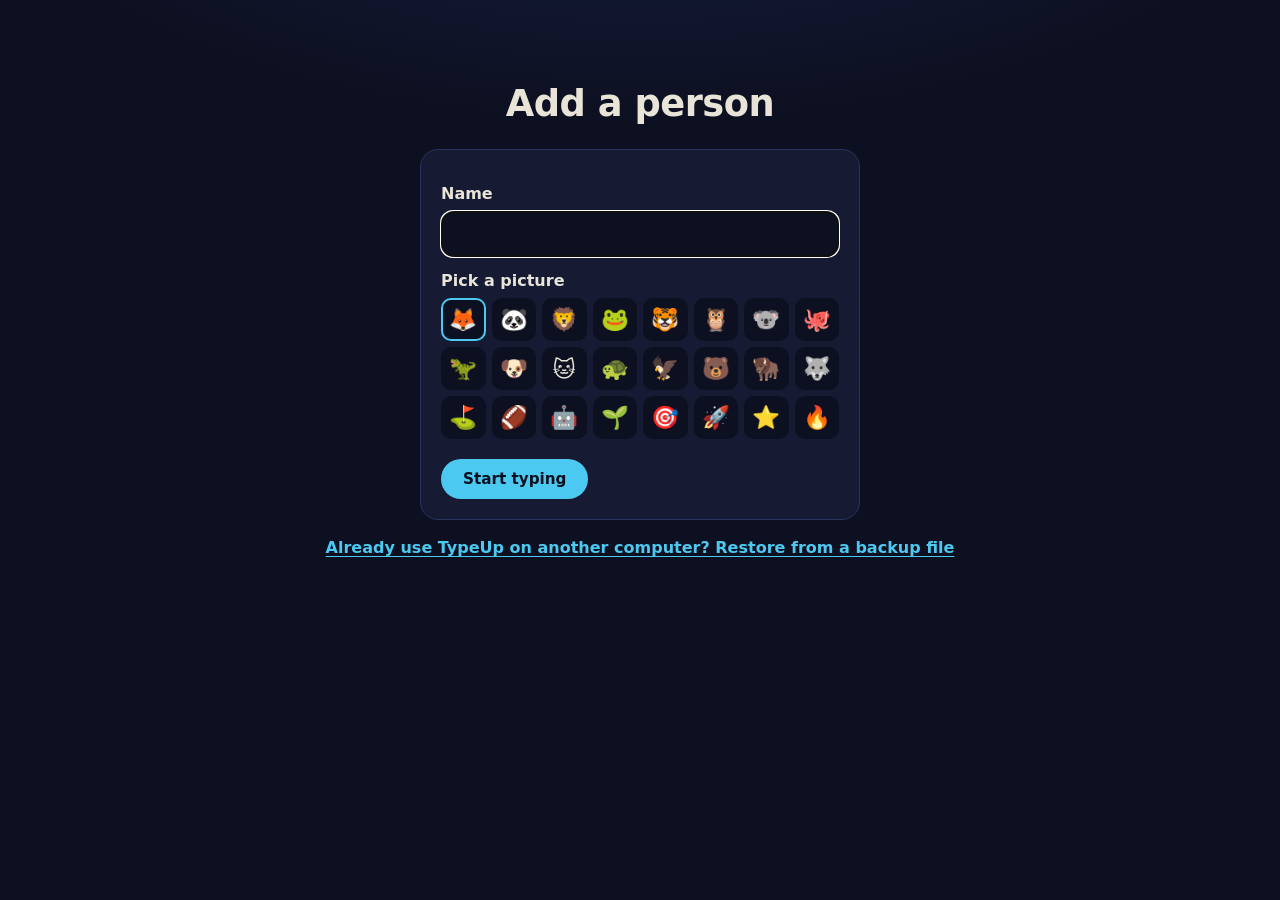
==== typeup/index.html @ e70855ac "TypeUp: learn to touch type while reading about AI, the Vikings, golf and patience A new typing app " ====
<!DOCTYPE html>
<html lang="en">
<head>
<meta charset="UTF-8">
<meta name="viewport" content="width=device-width, initial-scale=1.0">
<title>TypeUp</title>
<meta name="description" content="Learn to touch type while reading about AI, the Minnesota Vikings, golf, and patience.">
<meta name="theme-color" content="#0d1020">
<link rel="icon" href="icon.svg" type="image/svg+xml">
<link rel="apple-touch-icon" href="icons/icon-192.png">
<link rel="manifest" href="manifest.json">
<link rel="stylesheet" href="css/app.css">
</head>
<body>

<header class="topbar" id="topbar" hidden>
  <button class="brand" data-go="home" aria-label="TypeUp home"><img src="icon.svg" alt=""><span>Type<b>Up</b></span></button>
  <nav class="tabs" aria-label="Sections">
    <button data-go="home">Home</button>
    <button data-go="lessons">Lessons</button>
    <button data-go="passages">Passages</button>
    <button data-go="games">Games</button>
    <button data-go="progress">Progress</button>
  </nav>
  <div class="who">
    <button class="icon-btn" id="btn-sound" aria-label="Sound">🔊</button>
    <button class="icon-btn" id="btn-settings" aria-label="Settings" title="Settings">⚙</button>
    <button class="me" id="btn-me" title="Switch person"></button>
  </div>
</header>

<main id="app"></main>

<div class="touch-note" id="touch-note" hidden>TypeUp needs a real keyboard. It works best on a computer.</div>

<script src="js/lessons.js"></script>
<script src="js/passages.js"></script>
<script src="js/badges.js"></script>
<script src="js/app.js"></script>
<script src="js/games.js"></script>
</body>
</html>
---- typeup/css/app.css ----
/* ═══════════════════════════════════════════════════════════════════════════
   TypeUp — styles
   ═══════════════════════════════════════════════════════════════════════════ */
:root {
  --bg: #0d1020; --card: #161b33; --card-hi: #1e2546; --line: #2a3260;
  --text: #e8e4d8; --muted: #9a98a8; --dim: #5f6488;
  --accent: #4cc9f0; --warm: #f4a261; --good: #5ee6a8; --bad: #ff5d73; --fixed: #ffb454;
  /* Finger colors: same color for the same finger on both hands */
  --f-p: #ff7aa2; --f-r: #ffa45c; --f-m: #ffd166; --f-i: #5ee6a8; --f-t: #8fa3ff;
  --mono: "Cascadia Mono", "Cascadia Code", Consolas, "SF Mono", Menlo, ui-monospace, monospace;
}
* { box-sizing: border-box; margin: 0; padding: 0; }
body {
  background: radial-gradient(1200px 600px at 50% -240px, #1b2550 0%, var(--bg) 60%) var(--bg) no-repeat;
  color: var(--text);
  font-family: system-ui, -apple-system, "Segoe UI", Roboto, sans-serif;
  min-height: 100vh;
}
button { font: inherit; color: inherit; cursor: pointer; }
[hidden] { display: none !important; }
h1 { font-size: clamp(1.6rem, 4vw, 2.3rem); font-weight: 900; letter-spacing: -0.5px; }
h2 { font-size: 1.25rem; font-weight: 800; }
.muted { color: var(--muted); }
.small { font-size: 0.85rem; }

/* ── Top bar ─────────────────────────────────────────────────────────────── */
.topbar {
  position: sticky; top: 0; z-index: 10;
  display: flex; align-items: center; gap: 16px;
  padding: 10px 20px; background: rgba(13, 16, 32, 0.85); backdrop-filter: blur(8px);
  border-bottom: 1px solid var(--line);
}
.brand { display: flex; align-items: center; gap: 8px; background: none; border: 0; font-size: 1.2rem; font-weight: 800; }
.brand img { width: 30px; height: 30px; }
.brand b { color: var(--accent); }
.tabs { display: flex; gap: 4px; margin-left: 12px; min-width: 0; overflow-x: auto; scrollbar-width: none; }
.tabs button { background: none; border: 0; padding: 8px 14px; border-radius: 999px; color: var(--muted); font-weight: 700; }
.tabs button:hover { color: var(--text); background: var(--card); }
.tabs button.on { color: var(--bg); background: var(--accent); }
.who { margin-left: auto; display: flex; align-items: center; gap: 8px; }
.icon-btn { background: var(--card); border: 1px solid var(--line); width: 38px; height: 38px; border-radius: 50%; font-size: 1.1rem; }
.me { display: flex; align-items: center; gap: 8px; background: var(--card); border: 1px solid var(--line); border-radius: 999px; padding: 4px 14px 4px 4px; font-weight: 700; }
.me .av { width: 30px; height: 30px; font-size: 1rem; }

main { max-width: 1100px; margin: 0 auto; padding: 28px 20px 48px; }

/* ── Shared pieces ───────────────────────────────────────────────────────── */
.card { background: var(--card); border: 1px solid var(--line); border-radius: 18px; padding: 20px; }
.btn {
  display: inline-flex; align-items: center; justify-content: center; gap: 8px;
  background: var(--accent); color: #0b1020; border: 0; border-radius: 999px;
  padding: 11px 22px; font-weight: 800; font-size: 0.95rem;
}
.btn:hover { filter: brightness(1.1); }
.btn.ghost { background: transparent; color: var(--text); border: 1px solid var(--line); }
.btn.ghost:hover { background: var(--card-hi); }
.btn.warm { background: var(--warm); }
.btn.danger { background: transparent; color: var(--bad); border: 1px solid var(--bad); }
.btn-row { display: flex; gap: 10px; flex-wrap: wrap; }
.av {
  display: inline-flex; align-items: center; justify-content: center; flex: none;
  width: 64px; height: 64px; border-radius: 50%; font-size: 2rem;
  background: color-mix(in srgb, var(--c, var(--accent)) 25%, transparent);
  border: 2px solid var(--c, var(--accent));
}
.pill { display: inline-block; font-size: 0.72rem; font-weight: 800; padding: 3px 9px; border-radius: 999px; background: var(--card-hi); color: var(--muted); }
.pill.easy { color: var(--good); } .pill.medium { color: var(--f-m); } .pill.hard { color: var(--bad); }
.pill.ok { background: color-mix(in srgb, var(--good) 18%, transparent); color: var(--good); }
.pill.next { background: color-mix(in srgb, var(--accent) 18%, transparent); color: var(--accent); }
.section-title { font-size: 0.78rem; text-transform: uppercase; letter-spacing: 2px; color: var(--muted); margin: 28px 2px 12px; }
.grid { display: grid; grid-template-columns: repeat(auto-fill, minmax(250px, 1fr)); gap: 14px; }
.keycap {
  display: inline-flex; align-items: center; justify-content: center; min-width: 40px; height: 40px; padding: 0 8px;
  border-radius: 9px; font-family: var(--mono); font-weight: 700; font-size: 1.15rem;
  background: var(--card-hi); border: 2px solid var(--kc, var(--line)); color: var(--kc, var(--text));
}
.keycap.sm { min-width: 28px; height: 28px; font-size: 0.9rem; border-radius: 7px; border-width: 1.5px; }

/* ── Profiles ────────────────────────────────────────────────────────────── */
.profiles { text-align: center; padding-top: 6vh; }
.profiles .logo { width: 84px; height: 84px; margin-bottom: 14px; }
.profiles h1 span { color: var(--accent); }
.profile-list { display: flex; flex-wrap: wrap; justify-content: center; gap: 18px; margin: 34px auto; max-width: 760px; }
.profile {
  display: flex; flex-direction: column; align-items: center; gap: 10px; width: 150px;
  background: var(--card); border: 1px solid var(--line); border-radius: 18px; padding: 22px 10px;
  transition: transform 0.15s, border-color 0.15s;
}
.profile:hover, .profile:focus-visible { transform: translateY(-3px); border-color: var(--c, var(--accent)); outline: none; }
.profile .name { font-weight: 800; font-size: 1.05rem; }
.profile.add .av { --c: var(--dim); color: var(--muted); }
.page-head { display: flex; align-items: flex-end; justify-content: space-between; gap: 16px; flex-wrap: wrap; }
.link-btn { background: none; border: 0; color: var(--accent); font-weight: 700; text-decoration: underline; text-underline-offset: 3px; margin-top: 18px; }
.add-form { max-width: 440px; margin: 0 auto; text-align: left; }
.add-form label { display: block; font-weight: 700; margin: 14px 0 8px; }
.add-form input[type=text] {
  width: 100%; padding: 12px 14px; border-radius: 12px; border: 1px solid var(--line);
  background: var(--bg); color: var(--text); font-size: 1.05rem;
}
.emoji-grid { display: grid; grid-template-columns: repeat(8, 1fr); gap: 6px; }
.emoji-grid button { background: var(--bg); border: 2px solid transparent; border-radius: 10px; font-size: 1.4rem; padding: 6px 0; }
.emoji-grid button.on { border-color: var(--accent); }

/* ── Home ────────────────────────────────────────────────────────────────── */
.hero { display: grid; grid-template-columns: 1.4fr 1fr; gap: 16px; margin-top: 18px; }
.next-card { background: linear-gradient(135deg, #1e2a5e, #161b33); border-color: color-mix(in srgb, var(--accent) 45%, var(--line)); }
.next-card .label { font-size: 0.78rem; text-transform: uppercase; letter-spacing: 2px; color: var(--accent); font-weight: 800; }
.next-card h2 { font-size: 1.6rem; margin: 8px 0 6px; }
.next-card p { color: var(--muted); line-height: 1.5; margin-bottom: 16px; }
.next-card .keys { display: flex; gap: 6px; flex-wrap: wrap; margin-bottom: 18px; }
.stats { display: grid; grid-template-columns: 1fr 1fr; gap: 10px; }
.stat { background: var(--card); border: 1px solid var(--line); border-radius: 14px; padding: 14px; }
.stat .v { font-size: 1.6rem; font-weight: 900; }
.stat .v small { font-size: 0.8rem; color: var(--muted); font-weight: 700; }
.stat .k { font-size: 0.78rem; color: var(--muted); margin-top: 2px; }
.recent { display: flex; flex-direction: column; gap: 8px; }
.recent-row { display: flex; align-items: center; gap: 12px; background: var(--card); border: 1px solid var(--line); border-radius: 12px; padding: 10px 14px; }
.recent-row .t { flex: 1; font-weight: 700; }
.recent-row .n { font-family: var(--mono); font-size: 0.9rem; color: var(--muted); }
.tip-card { display: flex; gap: 14px; align-items: flex-start; }
.tip-card .ic { font-size: 1.6rem; }
.tip-card p { line-height: 1.55; }

.plan-card { margin-top: 18px; border-color: color-mix(in srgb, var(--good) 40%, var(--line)); background: linear-gradient(135deg, #17324a, #161b33 70%); }
.plan-head { display: flex; align-items: center; justify-content: space-between; gap: 16px; flex-wrap: wrap; }
.plan-head .label { font-size: 0.78rem; text-transform: uppercase; letter-spacing: 2px; color: var(--good); font-weight: 800; }
.plan-head h2 { font-size: 1.5rem; margin: 6px 0 4px; }
.plan-head .btn { background: var(--good); }
.plan-steps { list-style: none; display: flex; flex-wrap: wrap; gap: 8px; margin-top: 16px; }
.plan-steps li { display: flex; align-items: center; gap: 8px; padding: 7px 12px 7px 7px; border-radius: 999px; background: var(--card-hi); font-size: 0.88rem; }
.plan-steps .dot { width: 24px; height: 24px; border-radius: 50%; background: #0d1020; display: inline-flex; align-items: center; justify-content: center; font-weight: 800; font-size: 0.75rem; color: var(--muted); }
.plan-steps .m { color: var(--muted); font-size: 0.75rem; }
.plan-steps li.done { opacity: 0.6; }
.plan-steps li.done .dot { background: var(--good); color: #0b1020; }
.plan-steps li.done .t { text-decoration: line-through; }
.plan-steps li.now { box-shadow: 0 0 0 2px var(--good); }
.plan-steps li.now .dot { background: var(--good); color: #0b1020; }
.verdict.plan { background: color-mix(in srgb, var(--good) 12%, transparent); color: var(--good); font-weight: 700; }

/* ── Lessons ─────────────────────────────────────────────────────────────── */
.lesson-card {
  display: flex; flex-direction: column; gap: 10px; text-align: left;
  background: var(--card); border: 1px solid var(--line); border-radius: 16px; padding: 16px;
  transition: transform 0.15s, border-color 0.15s;
}
.lesson-card:hover, .lesson-card:focus-visible { transform: translateY(-2px); border-color: var(--accent); outline: none; }
.lesson-card.later { opacity: 0.55; }
.lesson-card .top { display: flex; align-items: center; justify-content: space-between; gap: 8px; }
.lesson-card .num { font-size: 0.75rem; font-weight: 800; color: var(--muted); letter-spacing: 1px; }
.lesson-card .title { font-size: 1.1rem; font-weight: 800; }
.lesson-card .keys { display: flex; gap: 4px; flex-wrap: wrap; }
.lesson-card .meta { font-size: 0.8rem; color: var(--muted); }
.lesson-intro { display: grid; grid-template-columns: 1fr 1fr; gap: 20px; align-items: start; }
.lesson-intro .keys { display: flex; gap: 8px; flex-wrap: wrap; margin: 16px 0; }
.lesson-intro .tip { line-height: 1.6; font-size: 1.02rem; }
.steps { list-style: none; display: flex; flex-direction: column; gap: 8px; margin: 18px 0 22px; }
.steps li { display: flex; gap: 10px; align-items: center; color: var(--muted); }
.steps li b { color: var(--text); }
.steps .dot { width: 26px; height: 26px; border-radius: 50%; background: var(--card-hi); display: inline-flex; align-items: center; justify-content: center; font-weight: 800; font-size: 0.8rem; flex: none; }
.back { background: none; border: 0; color: var(--muted); font-weight: 700; margin-bottom: 14px; }
.back:hover { color: var(--text); }

/* ── Passages ────────────────────────────────────────────────────────────── */
.chips { display: flex; gap: 8px; flex-wrap: wrap; margin: 16px 0 6px; }
.chip { background: var(--card); border: 1px solid var(--line); border-radius: 999px; padding: 8px 14px; font-weight: 700; color: var(--muted); }
.chip.on { color: #0b1020; background: var(--c, var(--accent)); border-color: var(--c, var(--accent)); }
.passage-card {
  display: flex; flex-direction: column; gap: 8px; text-align: left;
  background: var(--card); border: 1px solid var(--line); border-left: 4px solid var(--c); border-radius: 14px; padding: 14px 16px;
  transition: transform 0.15s, background 0.15s;
}
.passage-card:hover, .passage-card:focus-visible { transform: translateY(-2px); background: var(--card-hi); outline: none; }
.passage-card.locked { opacity: 0.6; }
.passage-wrap { position: relative; display: flex; flex-direction: column; }
.passage-wrap .passage-card { flex: 1; }
.edit-btn { position: absolute; top: 10px; right: 10px; background: var(--card-hi); border: 1px solid var(--line); border-radius: 999px; padding: 3px 12px; font-size: 0.75rem; font-weight: 700; color: var(--muted); }
.edit-btn:hover { color: var(--text); }
.passage-card.add-text { border-style: dashed; border-left-style: solid; }
.add-form textarea { width: 100%; padding: 12px 14px; border-radius: 12px; border: 1px solid var(--line); background: var(--bg); color: var(--text); font: inherit; font-size: 0.95rem; line-height: 1.5; resize: vertical; }
.passage-card .topic { font-size: 0.72rem; font-weight: 800; color: var(--c); text-transform: uppercase; letter-spacing: 1px; }
.passage-card .title { font-weight: 800; font-size: 1.05rem; }
.passage-card .preview { font-size: 0.85rem; color: var(--muted); line-height: 1.45; display: -webkit-box; -webkit-line-clamp: 2; -webkit-box-orient: vertical; overflow: hidden; }
.passage-card .meta { display: flex; gap: 6px; align-items: center; flex-wrap: wrap; font-size: 0.78rem; color: var(--muted); }

/* ── Typing screen ───────────────────────────────────────────────────────── */
.type-head { display: flex; align-items: center; gap: 14px; flex-wrap: wrap; margin-bottom: 14px; }
.type-head .title { font-weight: 800; font-size: 1.15rem; }
.type-head .sub { font-size: 0.82rem; color: var(--muted); }
.live { margin-left: auto; display: flex; gap: 18px; }
.live div { text-align: right; }
.live b { display: block; font-size: 1.35rem; font-family: var(--mono); }
.live span { font-size: 0.7rem; color: var(--muted); text-transform: uppercase; letter-spacing: 1px; }
.progress { height: 6px; border-radius: 3px; background: var(--card-hi); overflow: hidden; margin-bottom: 18px; }
.progress div { height: 100%; width: 0; background: var(--accent); transition: width 0.15s; }

.textbox {
  position: relative; background: var(--card); border: 1px solid var(--line); border-radius: 18px;
  padding: 22px 26px; --lh: 2.9rem;
}
.textbox .view { height: calc(var(--lh) * 3); overflow: hidden; }
.textbox .inner {
  font-family: var(--mono); font-size: 1.7rem; line-height: var(--lh); color: var(--dim);
  transition: transform 0.2s; word-break: normal;
}
.textbox .w { white-space: nowrap; }
.ch { position: relative; border-radius: 4px; }
.ch.ok { color: var(--text); }
.ch.bad { color: #fff; background: var(--bad); }
.ch.fixed { color: var(--fixed); }
.ch.sp.bad { background: color-mix(in srgb, var(--bad) 60%, transparent); }
.ch.cur { color: var(--text); background: color-mix(in srgb, var(--accent) 28%, transparent); box-shadow: inset 0 -3px 0 var(--accent); }
.ch.cur.miss { background: color-mix(in srgb, var(--bad) 45%, transparent); box-shadow: inset 0 -3px 0 var(--bad); animation: shake 0.18s; }
.ch.ghost { box-shadow: inset 3px 0 0 #b07cff; background: color-mix(in srgb, #b07cff 16%, transparent); }
.ghost-stat b.ahead { color: var(--good); }
.ghost-stat b.behind { color: var(--fixed); }
.textbox.idle .ch.cur { animation: blink 1.1s steps(1) infinite; }
@keyframes blink { 50% { background: transparent; } }
@keyframes shake { 25% { left: -2px; } 75% { left: 2px; } }
.type-hint { display: flex; align-items: center; justify-content: center; gap: 14px; min-height: 34px; margin: 14px 0 8px; color: var(--muted); font-size: 0.95rem; text-align: center; flex-wrap: wrap; }
.type-hint .finger { font-weight: 800; color: var(--fc, var(--text)); }
.caps-warn { color: var(--bad); font-weight: 800; }

/* ── On-screen keyboard and hands ────────────────────────────────────────── */
.guide { display: flex; flex-direction: column; align-items: center; gap: 6px; margin-top: 6px; }
.kb { display: flex; flex-direction: column; gap: 5px; padding: 12px; background: #11152a; border: 1px solid var(--line); border-radius: 16px; width: min(100%, 820px); }
.kb-row { display: flex; gap: 5px; }
.key {
  --w: 1; flex: var(--w) 1 0; height: 44px; min-width: 0;
  display: flex; align-items: center; justify-content: center; position: relative;
  border-radius: 8px; background: #1b2142; border: 1px solid #2a3160; border-bottom-width: 3px;
  font-family: var(--mono); font-size: 0.95rem; color: var(--muted);
  transition: background 0.1s, transform 0.06s;
}
.key .alt { position: absolute; top: 3px; left: 6px; font-size: 0.62rem; opacity: 0.7; }
.key.special { font-family: inherit; font-size: 0.72rem; }
.kb.fingers .key { background: color-mix(in srgb, var(--fc) 13%, #1b2142); border-color: color-mix(in srgb, var(--fc) 35%, #2a3160); color: color-mix(in srgb, var(--fc) 55%, var(--text)); }
.key.home::after { content: ''; position: absolute; bottom: 6px; width: 10px; height: 2px; border-radius: 1px; background: currentColor; opacity: 0.8; }
.kb .key.unlearned { opacity: 0.28; }
.kb.fingers .key.mastered { background: #1b2142; border-color: #2a3160; color: var(--muted); }
label.check { display: flex; gap: 10px; align-items: flex-start; padding: 10px 12px; border: 1px solid var(--line); border-radius: 12px; cursor: pointer; margin: -8px 0 18px; }
label.check input { margin-top: 3px; accent-color: var(--accent); }
label.check small { display: block; color: var(--muted); }
.kb .key.new { box-shadow: 0 0 0 2px var(--warm); }
.kb .key.next { background: var(--fc); color: #0b1020; border-color: var(--fc); transform: translateY(-2px); box-shadow: 0 0 18px color-mix(in srgb, var(--fc) 70%, transparent); opacity: 1; }
.kb .key.next-shift { background: color-mix(in srgb, var(--fc) 55%, #1b2142); color: #0b1020; opacity: 1; }
.kb .key.down { transform: translateY(2px); filter: brightness(1.3); }
.kb .key.wrong { background: var(--bad) !important; color: #fff !important; }
.kb .key.found { background: var(--good); color: #0b1020; border-color: var(--good); opacity: 1; }
.kb.dim { opacity: 0.35; }
.hands { width: min(100%, 520px); height: auto; }
.hands .finger { fill: #232a52; stroke: #3a4378; stroke-width: 2; transition: fill 0.12s; }
.hands .palm { fill: #1c2246; stroke: #3a4378; stroke-width: 2; }
.hands .finger.on { fill: var(--fc); stroke: #fff; }
.hands .finger.on-shift { fill: color-mix(in srgb, var(--fc) 50%, #232a52); }
.ft-p { --fc: var(--f-p); } .ft-r { --fc: var(--f-r); } .ft-m { --fc: var(--f-m); } .ft-i { --fc: var(--f-i); } .ft-t { --fc: var(--f-t); }

/* ── Results ─────────────────────────────────────────────────────────────── */
.overlay { position: fixed; inset: 0; z-index: 50; background: rgba(5, 7, 18, 0.72); display: flex; align-items: center; justify-content: center; padding: 16px; backdrop-filter: blur(3px); }
.overlay.guard { z-index: 80; }
.modal { width: min(100%, 560px); max-height: 92vh; overflow: auto; background: var(--card); border: 1px solid var(--line); border-radius: 22px; padding: 26px; box-shadow: 0 30px 80px rgba(0,0,0,0.5); }
.modal h2 { font-size: 1.5rem; margin-bottom: 4px; }
.big-stats { display: grid; grid-template-columns: repeat(3, 1fr); gap: 10px; margin: 18px 0; }
.big-stats .stat { text-align: center; }
.big-stats .stat .v { font-size: 2rem; }
.verdict { padding: 12px 14px; border-radius: 12px; margin-bottom: 14px; line-height: 1.5; }
.verdict.pass { background: color-mix(in srgb, var(--good) 15%, transparent); color: var(--good); }
.verdict.fail { background: color-mix(in srgb, var(--fixed) 14%, transparent); color: var(--fixed); }
.key-list { display: flex; gap: 6px; flex-wrap: wrap; align-items: center; margin: 6px 0 14px; }
.key-list .lbl { font-size: 0.85rem; color: var(--muted); min-width: 110px; }
.key-list .cnt { font-size: 0.75rem; color: var(--muted); margin: 0 6px 0 -2px; }
.compare { font-size: 0.92rem; color: var(--muted); margin-bottom: 18px; }
.compare b.up { color: var(--good); } .compare b.down { color: var(--fixed); }
.radio-group { display: flex; flex-direction: column; gap: 8px; margin: 8px 0 18px; }
.radio-group label { display: flex; gap: 10px; align-items: flex-start; padding: 10px 12px; border: 1px solid var(--line); border-radius: 12px; cursor: pointer; }
.radio-group label:has(input:checked) { border-color: var(--accent); background: color-mix(in srgb, var(--accent) 8%, transparent); }
.radio-group input { margin-top: 3px; accent-color: var(--accent); }
.radio-group small { display: block; color: var(--muted); }

/* ── Hand-position intro ─────────────────────────────────────────────────── */
.intro { text-align: center; max-width: 860px; margin: 0 auto; }
.intro p { line-height: 1.6; color: var(--muted); max-width: 640px; margin: 10px auto; }
.intro p b { color: var(--text); }
.home-check { display: flex; justify-content: center; gap: 8px; margin: 18px 0; flex-wrap: wrap; }
.home-check .keycap.done { --kc: var(--good); background: color-mix(in srgb, var(--good) 18%, transparent); }

/* ── Progress: charts, heatmap, weak spots ──────────────────────────────── */
.stats.four { grid-template-columns: repeat(4, 1fr); }
.charts { display: grid; grid-template-columns: 1fr 1fr; gap: 14px; margin-top: 16px; }
.charts h3 { font-size: 1rem; }
.chart-box { position: relative; margin-top: 10px; }
.chart { display: block; width: 100%; height: auto; overflow: visible; }
.chart:focus-visible { outline: 2px solid var(--accent); outline-offset: 4px; border-radius: 6px; }
.chart .grid { stroke: var(--line); stroke-width: 1; }
.chart .ref { stroke: var(--muted); stroke-width: 1; stroke-dasharray: 4 4; }
.chart .tick { fill: var(--muted); font-size: 11px; }
.chart .direct { fill: var(--text); font-size: 12px; font-weight: 700; }
.chart .line { fill: none; stroke-width: 2; stroke-linejoin: round; stroke-linecap: round; }
.chart .dot { stroke: var(--card); stroke-width: 2; }
.chart .hair { stroke: var(--muted); stroke-width: 1; }
.viz-tip {
  position: absolute; z-index: 5; transform: translate(-50%, -100%); pointer-events: none;
  background: #0b0e1c; border: 1px solid var(--line); border-radius: 10px; padding: 7px 10px;
  display: flex; flex-direction: column; gap: 2px; white-space: nowrap; box-shadow: 0 8px 24px rgba(0,0,0,0.4);
}
.viz-tip b { font-size: 0.95rem; }
.viz-tip span { font-size: 0.75rem; color: var(--muted); }
.table-view { margin-top: 10px; color: var(--muted); font-size: 0.88rem; }
.table-view summary { cursor: pointer; padding: 6px 2px; }
.table-view table { width: 100%; border-collapse: collapse; margin-top: 8px; background: var(--card); border-radius: 12px; overflow: hidden; }
.table-view th, .table-view td { text-align: left; padding: 7px 12px; border-bottom: 1px solid var(--line); }
.table-view th { color: var(--text); }
.table-view td { color: var(--text); font-family: var(--mono); font-size: 0.82rem; }
.empty p { margin-top: 6px; line-height: 1.5; }
.heat-box { position: relative; display: flex; flex-direction: column; align-items: center; gap: 12px; margin-top: 14px; }
.heat-box .heat-kb { width: 100%; }
.heat-box .guide { width: 100%; }
.heat-box .key { cursor: default; }
.heat-box .key.heat { background: color-mix(in oklab, var(--heat) calc(var(--h) * 1%), #1b2142); border-color: color-mix(in oklab, var(--heat) calc(var(--h) * 1%), #2a3160); color: var(--text); }
.heat-box .key.heat.hot { color: #0b1020; font-weight: 700; }
.heat-box .key.nodata { opacity: 0.45; }
.heat-box .key:focus-visible { outline: 2px solid var(--text); outline-offset: 1px; }
.legend { display: flex; align-items: center; gap: 6px; flex-wrap: wrap; justify-content: center; }
.legend .sw { width: 26px; height: 14px; border-radius: 4px; background: color-mix(in oklab, var(--heat) calc(var(--h) * 1%), #1b2142); }
.legend .sw.none { background: #1b2142; border: 1px solid var(--line); opacity: 0.6; margin-left: 12px; }
.weak-card { display: flex; align-items: center; justify-content: space-between; gap: 16px; flex-wrap: wrap; }
.weak-card p { line-height: 1.5; }
.weak-card .keys { display: flex; gap: 8px; flex-wrap: wrap; margin-top: 10px; }
.keycap.pair { --kc: var(--warm); font-size: 1rem; }
.badge-grid { display: grid; grid-template-columns: repeat(auto-fill, minmax(150px, 1fr)); gap: 10px; }
.badge-tile { display: flex; flex-direction: column; align-items: center; text-align: center; gap: 4px; padding: 14px 10px; border-radius: 14px; background: var(--card); border: 1px solid var(--line); }
.badge-tile .b-icon { font-size: 1.9rem; filter: grayscale(1); opacity: 0.35; }
.badge-tile .b-name { font-weight: 800; font-size: 0.9rem; color: var(--muted); }
.badge-tile .b-how { font-size: 0.72rem; color: var(--muted); line-height: 1.35; }
.badge-tile.got { border-color: color-mix(in srgb, var(--warm) 55%, var(--line)); background: linear-gradient(160deg, #2a2440, var(--card)); }
.badge-tile.got .b-icon { filter: none; opacity: 1; }
.badge-tile.got .b-name { color: var(--text); }
.badge-summary { display: flex; flex-direction: column; gap: 14px; align-items: flex-start; }
.badge-summary .badge-grid { width: 100%; }
.badge-count { width: min(100%, 320px); }
.badge-count b { font-size: 1.8rem; font-weight: 900; }
.badge-count span { color: var(--muted); margin-left: 6px; }
.verdict.badge { background: color-mix(in srgb, var(--f-m) 14%, transparent); color: var(--f-m); }
.mix { font-size: 0.85rem; font-weight: 700; padding: 3px 10px; border-radius: 999px; background: color-mix(in srgb, var(--warm) 16%, transparent); color: var(--warm); cursor: help; }
.mix-list { display: flex; flex-direction: column; gap: 10px; }
.mix-card { display: flex; align-items: center; gap: 16px; flex-wrap: wrap; }
.mix-keys { display: flex; align-items: center; gap: 6px; }
.mix-keys .arrow { color: var(--muted); }
.mix-body { flex: 1; min-width: 220px; }
.mix-body p { margin-top: 4px; line-height: 1.5; font-size: 0.92rem; }

/* ── Goal, streak and level ─────────────────────────────────────────────── */
.bar { height: 6px; border-radius: 3px; background: var(--card-hi); overflow: hidden; margin: 8px 0 6px; }
.bar div { height: 100%; background: var(--accent); border-radius: 3px; }
.bar.done div { background: var(--good); }
.bar.xp div { background: var(--warm); }
.me { white-space: nowrap; }
.me .streak { font-size: 0.8rem; color: var(--warm); margin-left: 2px; }
.verdict.goal { background: color-mix(in srgb, var(--good) 15%, transparent); color: var(--good); font-weight: 700; }
.verdict.level { background: color-mix(in srgb, var(--warm) 16%, transparent); color: var(--warm); font-weight: 700; }

/* ── Games ───────────────────────────────────────────────────────────────── */
.games-grid { grid-template-columns: repeat(auto-fill, minmax(320px, 1fr)); }
.game-card { display: flex; flex-direction: column; gap: 8px; }
.game-card .app-tag { font-size: 0.75rem; font-weight: 800; color: var(--c); text-transform: uppercase; letter-spacing: 1px; }
.game-card p { line-height: 1.5; flex: 1; }
.game-foot { display: flex; align-items: center; justify-content: space-between; gap: 10px; margin-top: 8px; }
.game-art { height: 120px; border-radius: 14px; display: flex; align-items: center; justify-content: center; font-size: 3.2rem; margin-bottom: 6px; }
.game-art.fairway { background: linear-gradient(180deg, #2c5b8f 0%, #4b8bc4 45%, #2f7a4e 46%, #3c9460 100%); }
.game-art.twominute { background: repeating-linear-gradient(90deg, #2f7a4e 0 38px, #2a6f47 38px 76px); position: relative; }
.game-art.twominute::after { content: ''; position: absolute; right: 0; top: 0; bottom: 0; width: 16%; background: #5b2a8c; border-radius: 0 14px 14px 0; }

.fd-field {
  position: relative; height: min(62vh, 520px); border-radius: 18px; overflow: hidden; border: 1px solid var(--line);
  background:
    linear-gradient(180deg, #1d3d63 0%, #2f6496 22%, rgba(0,0,0,0) 22.2%),
    repeating-linear-gradient(90deg, #2e7a4c 0 60px, #2a7046 60px 120px);
}
.fd-flag { position: absolute; right: 7%; top: 16%; font-size: 2.4rem; }
.fd-pond { position: absolute; left: 0; right: 0; bottom: 0; height: 56px; background: linear-gradient(180deg, #2a8fc4, #1a5f8f); box-shadow: inset 0 6px 12px rgba(255,255,255,0.15); }
.fd-ball {
  position: absolute; left: 0; top: 0; display: inline-flex; padding: 8px 14px; border-radius: 999px;
  background: radial-gradient(circle at 30% 30%, #ffffff 0%, #e7ecf2 55%, #b9c3cf 100%);
  color: #22263a; font-family: var(--mono); font-weight: 700; font-size: 1.25rem;
  box-shadow: 0 6px 12px rgba(0,0,0,0.35); will-change: transform; transition: opacity 0.3s, scale 0.3s;
}
.fd-ball .hit { color: #1e9a5a; }
.fd-ball.aim { box-shadow: 0 0 0 3px var(--warm), 0 6px 12px rgba(0,0,0,0.35); }
.fd-ball.sink { scale: 0.2; opacity: 0; }
.fd-ball.splash { opacity: 0; scale: 1.6; background: #8fd3ff; color: transparent; }
.fd-msg { position: absolute; inset: 0; display: flex; flex-direction: column; align-items: center; justify-content: center; gap: 8px; background: rgba(8, 12, 28, 0.55); text-align: center; padding: 16px; }
.fd-msg b { font-size: 1.6rem; }
.fd-typed { display: flex; justify-content: center; min-height: 50px; align-items: center; margin-top: 12px; }
.fd-typed .keycap { font-size: 1.5rem; height: 46px; padding: 0 16px; --kc: var(--warm); }
.shake { animation: shake 0.2s; position: relative; }

.tm-field { position: relative; height: 120px; border-radius: 16px; overflow: hidden; border: 1px solid var(--line); display: flex; }
.tm-ez { width: 8%; background: #3b3f5c; }
.tm-ez.goal { background: #5b2a8c; display: flex; align-items: center; justify-content: center; }
.tm-ez.goal span { writing-mode: vertical-rl; transform: rotate(180deg); font-weight: 900; letter-spacing: 2px; font-size: 0.75rem; color: #ffc62f; }
.tm-grass { position: relative; flex: 1; background: repeating-linear-gradient(90deg, #2f7a4e 0 10%, #2a6f47 10% 20%); }
.tm-line { position: absolute; top: 0; bottom: 0; width: 2px; background: rgba(255,255,255,0.5); }
.tm-line span { position: absolute; bottom: 6px; left: -8px; font-weight: 800; font-size: 0.8rem; color: rgba(255,255,255,0.85); }
.tm-ball { position: absolute; top: 34px; font-size: 2rem; transform: translateX(-50%); transition: left 0.5s cubic-bezier(.2,.8,.3,1); }
.tm-call { text-align: center; color: var(--muted); margin: 14px 0 10px; }
.tm-box { --lh: 2.9rem; }
.tm-box .inner { text-align: center; }
.tm-log { text-align: center; min-height: 34px; margin-top: 14px; font-weight: 800; font-size: 1.1rem; }
.tm-log .flag { color: #ffd166; }
.tm-log .td { color: var(--good); font-size: 1.4rem; }
.tm-log .big { color: var(--accent); }
#g-clock.late { color: var(--bad); }

.touch-note { position: fixed; bottom: 0; left: 0; right: 0; background: var(--warm); color: #0b1020; text-align: center; padding: 10px; font-weight: 700; z-index: 60; }

@media (max-width: 1040px) {
  .topbar { gap: 10px; }
  .tabs { margin-left: 0; }
  .tabs button { padding: 8px 10px; }
}
@media (max-width: 820px) {
  .hero, .lesson-intro, .charts { grid-template-columns: 1fr; }
  .stats.four { grid-template-columns: 1fr 1fr; }
  .tabs { margin-left: 0; }
  .topbar { flex-wrap: wrap; padding: 10px 16px; }
  main { padding: 20px 16px 40px; }
  .textbox .inner { font-size: 1.25rem; }
  .textbox { --lh: 2.2rem; padding: 16px; }
  .key { height: 34px; font-size: 0.75rem; }
  .key .alt { display: none; }
  .live { gap: 12px; }
}
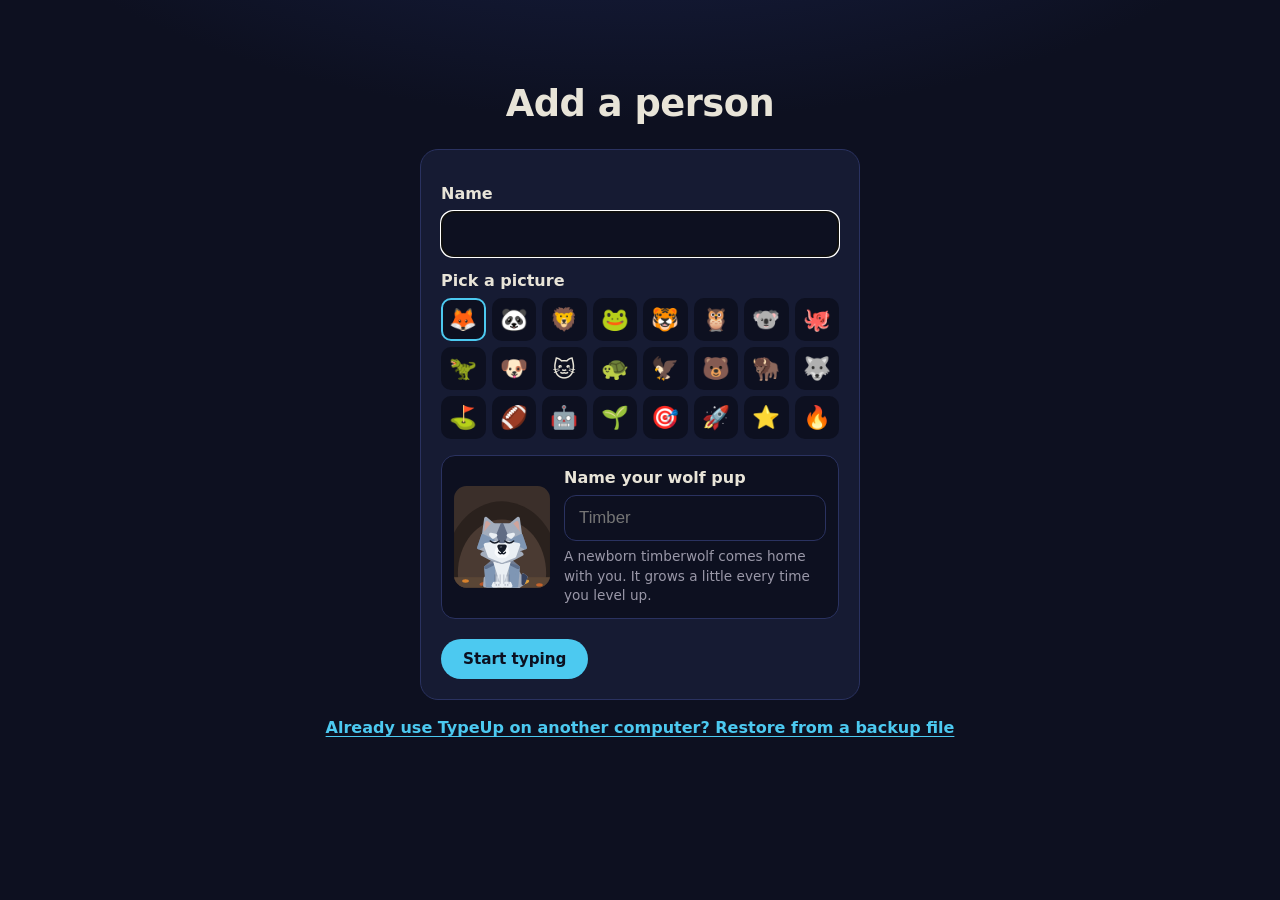
==== commit 813f97a7: "TypeUp: raise your own timberwolf Each person gets a timberwolf companion, drawn in code as an origi" ====
--- a/typeup/index.html
+++ b/typeup/index.html
@@ -23,6 +23,7 @@
     <button data-go="progress">Progress</button>
   </nav>
   <div class="who">
+    <button class="icon-btn" data-go="den" aria-label="Your wolf's den" title="Your wolf's den">🐺</button>
     <button class="icon-btn" id="btn-sound" aria-label="Sound">🔊</button>
     <button class="icon-btn" id="btn-settings" aria-label="Settings" title="Settings">⚙</button>
     <button class="me" id="btn-me" title="Switch person"></button>
@@ -35,6 +36,7 @@
 
 <script src="js/lessons.js"></script>
 <script src="js/passages.js"></script>
+<script src="js/wolf.js"></script>
 <script src="js/badges.js"></script>
 <script src="js/app.js"></script>
 <script src="js/games.js"></script>
--- a/typeup/css/app.css
+++ b/typeup/css/app.css
@@ -334,6 +334,88 @@
 .badge-tile.got { border-color: color-mix(in srgb, var(--warm) 55%, var(--line)); background: linear-gradient(160deg, #2a2440, var(--card)); }
 .badge-tile.got .b-icon { filter: none; opacity: 1; }
 .badge-tile.got .b-name { color: var(--text); }
+.fingers-card { display: flex; gap: 24px; align-items: center; flex-wrap: wrap; }
+.fingers-hands { flex: 1 1 280px; max-width: 420px; }
+.fingers-hands .hands { width: 100%; }
+.fingers-body { flex: 1 1 320px; }
+.finger-table { width: 100%; border-collapse: collapse; font-size: 0.88rem; }
+.finger-table th { text-align: left; color: var(--muted); font-weight: 700; padding: 6px 8px; border-bottom: 1px solid var(--line); }
+.finger-table td { padding: 6px 8px; border-bottom: 1px solid var(--line); font-family: var(--mono); font-size: 0.82rem; }
+.finger-table td:first-child { font-family: inherit; font-size: 0.88rem; display: flex; align-items: center; gap: 8px; }
+.finger-table tr.weakest td { color: var(--warm); font-weight: 700; }
+.fdot { width: 12px; height: 12px; border-radius: 50%; flex: none; background: color-mix(in oklab, var(--heat) calc(var(--h) * 1%), #232a52); border: 1px solid var(--line); }
+.weak-finger { margin-top: 14px; display: flex; flex-direction: column; gap: 10px; align-items: flex-start; }
+.weak-finger p { line-height: 1.5; }
+.coach-note { display: flex; gap: 14px; align-items: flex-start; margin-top: 16px; border-color: color-mix(in srgb, var(--accent) 40%, var(--line)); }
+.coach-note .ic { font-size: 1.6rem; }
+.coach-note p { line-height: 1.55; font-size: 1.02rem; }
+.grades { display: grid; grid-template-columns: repeat(4, 1fr); gap: 10px; margin-top: 14px; }
+.grade-tile { display: flex; flex-direction: column; align-items: center; text-align: center; gap: 4px; padding: 16px 10px; background: var(--card); border: 1px solid var(--line); border-radius: 16px; }
+.grade-tile .g { font-size: 2.6rem; font-weight: 900; line-height: 1; }
+.up { color: var(--good); } .down { color: var(--fixed); }
+.highlights { display: flex; flex-direction: column; gap: 10px; }
+.card.hl { display: flex; align-items: center; gap: 14px; padding: 14px 18px; }
+.card.hl .ic { font-size: 1.5rem; }
+.card.hl > div { flex: 1; }
+.card.hl p { margin-top: 3px; line-height: 1.45; }
+.report-ready { border-color: color-mix(in srgb, var(--accent) 45%, var(--line)); }
+@media (max-width: 820px) { .grades { grid-template-columns: 1fr 1fr; } }
+/* ── Your wolf ─────────────────────────────────────────────────────────── */
+.wolf { display: block; width: 100%; height: auto; overflow: visible; }
+/* The outline pass repeats the silhouette shapes underneath, all in one dark color, slightly fatter. */
+.wolf .wolf-ol * { fill: var(--wl) !important; stroke: var(--wl) !important; stroke-width: var(--ow) !important; stroke-linejoin: round; opacity: 1 !important; }
+.wolf .wolf-z { fill: #cfe3ff; font-weight: 800; font-family: system-ui, sans-serif; }
+.wolf .wolf-awoo { fill: #ffd166; font-weight: 900; font-family: system-ui, sans-serif; }
+.wolf .wolf-head, .wolf .wolf-body { transform-box: fill-box; }
+.wolf.mood-happy .wolf-body, .wolf.mood-focus .wolf-body { animation: breathe 3.2s ease-in-out infinite; transform-origin: 50% 100%; }
+.wolf.mood-excited { animation: hop 0.5s ease-in-out 2; }
+.wolf.mood-sleepy .wolf-z { animation: drift 2.4s ease-in-out infinite; }
+.wolf.mood-oops { animation: shake 0.25s; }
+@keyframes breathe { 50% { transform: scaleY(1.015); } }
+@keyframes hop { 50% { transform: translateY(-6%); } }
+@keyframes drift { 50% { transform: translateY(-4px); opacity: 0.6; } }
+@media (prefers-reduced-motion: reduce) { .wolf, .wolf * { animation: none !important; } }
+
+.bubble { position: relative; background: #f4f0e6; color: #23202a; border-radius: 14px; padding: 8px 12px; font-size: 0.88rem; line-height: 1.4; font-weight: 600; }
+.bubble.big { font-size: 0.98rem; padding: 12px 16px; margin-bottom: 10px; }
+.bubble::before { content: ''; position: absolute; left: -7px; top: 18px; border: 7px solid transparent; border-right-color: #f4f0e6; border-left: 0; }
+.wolf-card { display: flex; align-items: center; gap: 18px; cursor: pointer; transition: border-color 0.15s; }
+.wolf-card:hover, .wolf-card:focus-visible { border-color: var(--f-m); outline: none; }
+.wolf-card .wolf-pic { width: 150px; flex: none; }
+.wolf-card .wolf-info { flex: 1; min-width: 0; }
+.wolf-react { display: flex; align-items: center; gap: 10px; margin: -4px 0 12px; }
+.wolf-react .wolf { width: 74px; flex: none; }
+.evolve { display: flex; align-items: center; gap: 14px; padding: 12px 14px; margin-bottom: 14px; border-radius: 14px;
+  background: linear-gradient(135deg, color-mix(in srgb, #5ee6a8 18%, transparent), color-mix(in srgb, #b07cff 18%, transparent)); border: 1px solid color-mix(in srgb, #5ee6a8 35%, var(--line)); }
+.evolve .wolf { width: 96px; flex: none; }
+.evolve b { font-size: 1.05rem; }
+.evolve p { margin-top: 4px; color: var(--muted); line-height: 1.45; font-size: 0.9rem; }
+.wolf-buddy { position: fixed; right: 18px; bottom: 14px; width: 112px; z-index: 5; pointer-events: none; filter: drop-shadow(0 6px 10px rgba(0,0,0,0.35)); }
+@media (max-width: 1180px) { .wolf-buddy { display: none; } }
+.icon-btn.on { background: var(--accent); }
+.den { display: grid; grid-template-columns: minmax(260px, 340px) 1fr; gap: 18px; margin-top: 18px; align-items: start; }
+.den-wolf .wolf { border-radius: 18px; }
+.den-name { display: flex; align-items: center; gap: 8px; margin: 12px 0 4px; }
+.den-name input { font: inherit; font-size: 1.4rem; font-weight: 900; color: var(--text); background: transparent; border: 0; border-bottom: 2px dashed var(--line); width: 100%; min-width: 0; padding: 2px 0; }
+.den-name input:focus { outline: none; border-bottom-color: var(--accent); }
+.gear-row { display: flex; flex-wrap: wrap; gap: 8px; margin-bottom: 18px; }
+.gear-btn { display: flex; flex-direction: column; align-items: flex-start; gap: 2px; text-align: left; padding: 9px 13px; border-radius: 12px; background: var(--card); border: 1px solid var(--line); max-width: 230px; }
+.gear-btn span { font-weight: 800; font-size: 0.9rem; }
+.gear-btn small { font-size: 0.72rem; color: var(--muted); line-height: 1.3; }
+.gear-btn.on { border-color: var(--f-m); background: color-mix(in srgb, var(--f-m) 10%, var(--card)); }
+.gear-btn.on small { color: var(--f-m); }
+.gear-btn.locked { opacity: 0.55; cursor: not-allowed; }
+.gear-btn:not(.locked):hover { border-color: var(--accent); }
+.stage-grid { display: grid; grid-template-columns: repeat(auto-fill, minmax(104px, 1fr)); gap: 8px; }
+.stage-tile { display: flex; flex-direction: column; align-items: center; text-align: center; gap: 2px; padding: 8px 6px; border-radius: 12px; background: var(--card); border: 1px solid var(--line); }
+.stage-tile .wolf { width: 84px; }
+.stage-tile b { font-size: 0.78rem; line-height: 1.2; }
+.stage-tile:not(.got) b { color: var(--muted); }
+.stage-tile.now { border-color: var(--f-m); box-shadow: 0 0 0 2px color-mix(in srgb, var(--f-m) 35%, transparent); }
+.new-pup { display: flex; gap: 14px; align-items: center; margin-top: 16px; padding: 12px; border-radius: 14px; background: var(--bg); border: 1px solid var(--line); }
+.new-pup .wolf { width: 96px; flex: none; border-radius: 14px; }
+.new-pup > div { flex: 1; }
+@media (max-width: 820px) { .den { grid-template-columns: 1fr; } .wolf-card .wolf-pic { width: 110px; } }
 .badge-summary { display: flex; flex-direction: column; gap: 14px; align-items: flex-start; }
 .badge-summary .badge-grid { width: 100%; }
 .badge-count { width: min(100%, 320px); }
@@ -410,6 +492,26 @@
 .tm-log .big { color: var(--accent); }
 #g-clock.late { color: var(--bad); }
 
+.game-art.putt { background: radial-gradient(ellipse at 60% 55%, #4caf6e 0 45%, #2f7a4e 46% 100%); }
+.pt-green { position: relative; height: 170px; border-radius: 90px / 70px; overflow: hidden; border: 1px solid var(--line);
+  background: repeating-linear-gradient(100deg, #3f9a5f 0 40px, #3a915a 40px 80px); box-shadow: inset 0 0 40px rgba(0,0,0,0.25); }
+.pt-fringe { position: absolute; inset: 0; border-radius: inherit; box-shadow: inset 0 0 0 10px #2f7a4e; pointer-events: none; }
+.pt-cup { position: absolute; right: 13%; top: 50%; width: 26px; height: 26px; margin-top: -13px; border-radius: 50%; background: #10151f; box-shadow: inset 0 3px 4px rgba(0,0,0,0.6); }
+.pt-flag { position: absolute; left: 2px; bottom: 6px; font-size: 2.6rem; }
+.pt-ball { position: absolute; left: 10%; top: 50%; width: 18px; height: 18px; margin: -9px 0 0 -9px; border-radius: 50%;
+  background: radial-gradient(circle at 35% 35%, #fff, #d6dde6 70%, #a9b4c2); box-shadow: 0 3px 5px rgba(0,0,0,0.35); transition: left 0.35s ease-out, transform 0.3s, opacity 0.3s; }
+.pt-ball.drop { transform: scale(0.4); opacity: 0; }
+.pt-ball.wobble { animation: shake 0.2s; }
+.pt-dist { position: absolute; left: 50%; top: 16px; transform: translateX(-50%); font-weight: 800; color: rgba(255,255,255,0.9); background: rgba(10, 30, 20, 0.35); padding: 2px 10px; border-radius: 999px; }
+.pt-card { display: flex; justify-content: center; gap: 6px; flex-wrap: wrap; margin-top: 14px; }
+.pt-hole { display: flex; flex-direction: column; align-items: center; min-width: 40px; padding: 6px 4px; border-radius: 10px; background: var(--card); border: 1px solid var(--line); }
+.pt-hole span { font-size: 0.7rem; color: var(--muted); }
+.pt-hole b { font-family: var(--mono); font-size: 1.05rem; }
+.pt-hole.now { border-color: var(--f-m); }
+.pt-hole.birdie b { color: var(--good); }
+.pt-hole.bogey b { color: var(--fixed); }
+.pt-hole.total { background: var(--card-hi); }
+
 .touch-note { position: fixed; bottom: 0; left: 0; right: 0; background: var(--warm); color: #0b1020; text-align: center; padding: 10px; font-weight: 700; z-index: 60; }
 
 @media (max-width: 1040px) {
